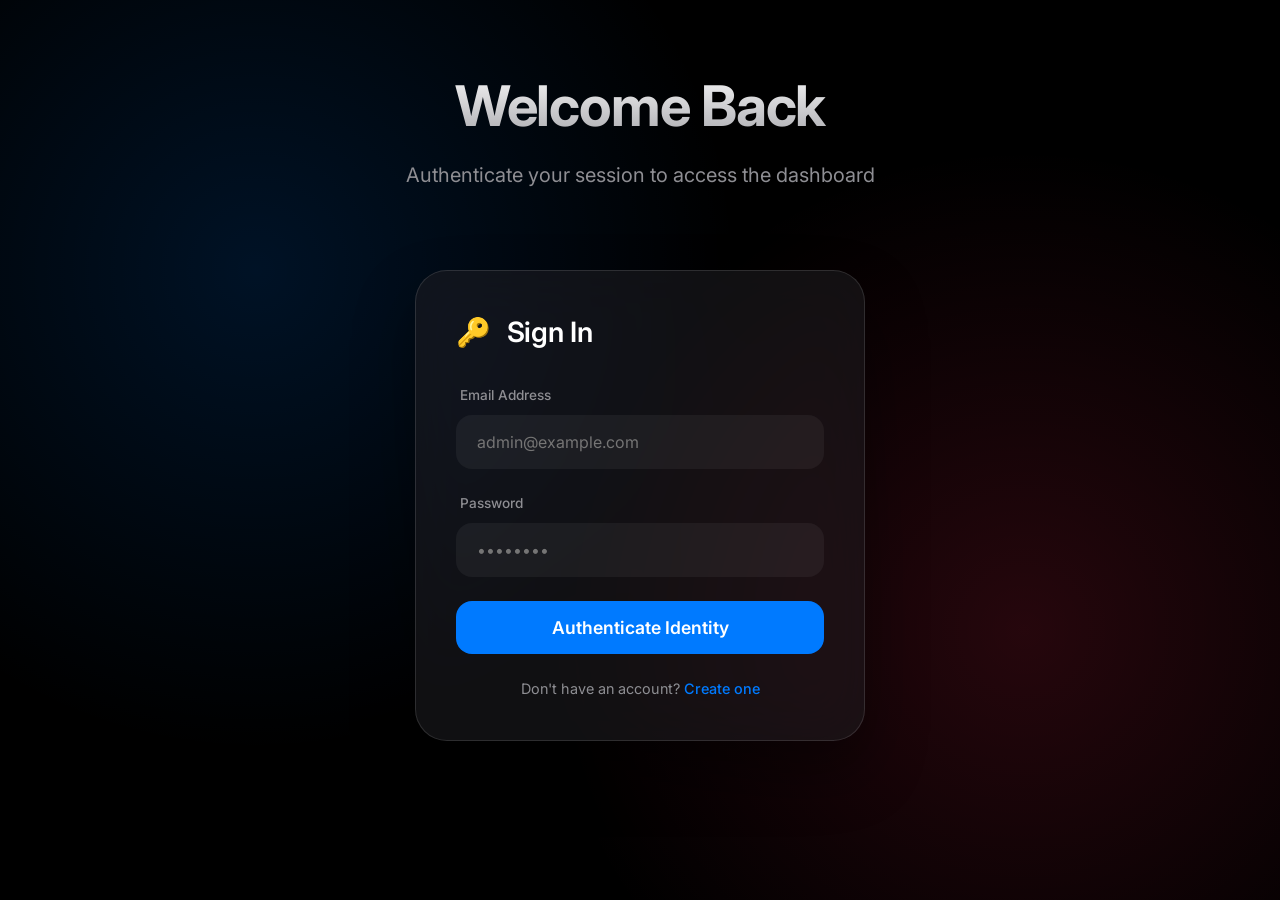
==== frontend/login.html @ 9c24ed09 "feat: implement authentication system with frontend UI and FastAPI backend models" ====
<!DOCTYPE html>
<html lang="en">
<head>
    <meta charset="UTF-8">
    <meta name="viewport" content="width=device-width, initial-scale=1.0">
    <title>Login - Enterprise Core Auth</title>
    <link rel="stylesheet" href="style.css">
    <link rel="preconnect" href="https://fonts.googleapis.com">
    <link rel="preconnect" href="https://fonts.gstatic.com" crossorigin>
    <link href="https://fonts.googleapis.com/css2?family=Inter:wght@300;400;500;600;700&display=swap" rel="stylesheet">
</head>
<body>
    <header>
        <h1>Welcome Back</h1>
        <p class="subtitle">Authenticate your session to access the dashboard</p>
    </header>

    <main>
        <div class="auth-container">
            <div class="card">
                <div class="card-title">
                    <span class="icon">🔑</span>
                    Sign In
                </div>
                <form id="login-form">
                    <div class="form-group">
                        <label>Email Address</label>
                        <input type="email" id="email" required placeholder="admin@example.com">
                    </div>
                    <div class="form-group">
                        <label>Password</label>
                        <input type="password" id="password" required placeholder="••••••••">
                    </div>
                    <button type="submit">Authenticate Identity</button>
                </form>
                <div class="footer-link">
                    Don't have an account? <a href="register.html">Create one</a>
                </div>
            </div>
        </div>
    </main>

    <script>
        const API_URL = 'http://localhost:8000';
        document.getElementById('login-form').addEventListener('submit', async (e) => {
            e.preventDefault();
            const email = document.getElementById('email').value;
            const password = document.getElementById('password').value;

            const formData = new FormData();
            formData.append('username', email);
            formData.append('password', password);

            try {
                const res = await fetch(`${API_URL}/auth/login`, {
                    method: 'POST',
                    body: formData
                });
                const data = await res.json();
                if (res.ok) {
                    localStorage.setItem('access_token', data.access_token);
                    localStorage.setItem('refresh_token', data.refresh_token);
                    window.location.href = 'index.html';
                } else {
                    alert(`Login Failed: ${data.detail}`);
                }
            } catch (err) {
                alert(`Network Error: ${err.message}`);
            }
        });
    </script>
</body>
</html>
---- frontend/style.css ----
:root {
    --primary: #007AFF; /* Apple SF Blue */
    --secondary: #FF2D55; /* Apple SF Pink */
    --bg: #000000;
    --card-bg: rgba(28, 28, 30, 0.6);
    --text: #FFFFFF;
    --text-dim: #8E8E93;
    --success: #34C759;
    --error: #FF3B30;
    --warning: #FF9500;
    --glass-border: rgba(255, 255, 255, 0.12);
}

* {
    margin: 0;
    padding: 0;
    box-sizing: border-box;
    font-family: 'Inter', -apple-system, BlinkMacSystemFont, sans-serif;
    -webkit-font-smoothing: antialiased;
}

body {
    background-color: var(--bg);
    background-image: 
        radial-gradient(circle at 20% 30%, rgba(0, 122, 255, 0.15) 0%, transparent 40%),
        radial-gradient(circle at 80% 70%, rgba(255, 45, 85, 0.15) 0%, transparent 40%);
    color: var(--text);
    min-height: 100vh;
    display: flex;
    flex-direction: column;
    overflow-x: hidden;
    line-height: 1.5;
}

header {
    padding: 4rem 2rem 2rem;
    text-align: center;
    animation: fadeIn 1s ease-out;
}

@keyframes fadeIn {
    from { opacity: 0; transform: translateY(10px); }
    to { opacity: 1; transform: translateY(0); }
}

h1 {
    font-size: 3.5rem;
    font-weight: 700;
    letter-spacing: -0.02em;
    margin-bottom: 0.75rem;
    background: linear-gradient(180deg, #FFFFFF 0%, #A1A1A6 100%);
    -webkit-background-clip: text;
    -webkit-text-fill-color: transparent;
}

.subtitle {
    color: var(--text-dim);
    font-size: 1.25rem;
    font-weight: 400;
    max-width: 600px;
    margin: 0 auto;
}

main {
    flex: 1;
    max-width: 1300px;
    margin: 0 auto;
    padding: 3rem 2rem;
    width: 100%;
}

.auth-container {
    max-width: 450px;
    margin: 0 auto;
}

.card {
    background: var(--card-bg);
    backdrop-filter: blur(30px) saturate(180%);
    -webkit-backdrop-filter: blur(30px) saturate(180%);
    border: 1px solid var(--glass-border);
    border-radius: 32px;
    padding: 2.5rem;
    box-shadow: 0 30px 60px rgba(0, 0, 0, 0.4);
    transition: all 0.4s cubic-bezier(0.16, 1, 0.3, 1);
}

.card:hover {
    transform: scale(1.01);
    border-color: rgba(255, 255, 255, 0.2);
}

.card-title {
    font-size: 1.75rem;
    font-weight: 600;
    margin-bottom: 2rem;
    display: flex;
    align-items: center;
    gap: 1rem;
    letter-spacing: -0.01em;
}

.form-group {
    margin-bottom: 1.5rem;
}

label {
    display: block;
    margin-bottom: 0.6rem;
    color: var(--text-dim);
    font-size: 0.85rem;
    font-weight: 500;
    margin-left: 4px;
}

input {
    width: 100%;
    padding: 1rem 1.25rem;
    background: rgba(255, 255, 255, 0.05);
    border: 1px solid transparent;
    border-radius: 16px;
    color: white;
    font-size: 1rem;
    outline: none;
    transition: all 0.2s ease;
}

input:focus {
    background: rgba(255, 255, 255, 0.08);
    border-color: var(--primary);
    box-shadow: 0 0 0 4px rgba(0, 122, 255, 0.15);
}

button {
    width: 100%;
    padding: 1rem;
    background: var(--primary);
    color: white;
    border: none;
    border-radius: 16px;
    font-size: 1.1rem;
    font-weight: 600;
    cursor: pointer;
    transition: all 0.3s cubic-bezier(0.16, 1, 0.3, 1);
}

button:hover {
    filter: brightness(1.1);
    transform: translateY(-2px);
    box-shadow: 0 8px 20px rgba(0, 122, 255, 0.3);
}

button:active {
    transform: scale(0.97);
}

button.secondary {
    background: rgba(255, 255, 255, 0.08);
    border: 1px solid var(--glass-border);
    color: #FFFFFF;
}

.footer-link {
    text-align: center;
    margin-top: 1.5rem;
    font-size: 0.9rem;
    color: var(--text-dim);
}

.footer-link a {
    color: var(--primary);
    text-decoration: none;
    font-weight: 500;
}

.footer-link a:hover {
    text-decoration: underline;
}
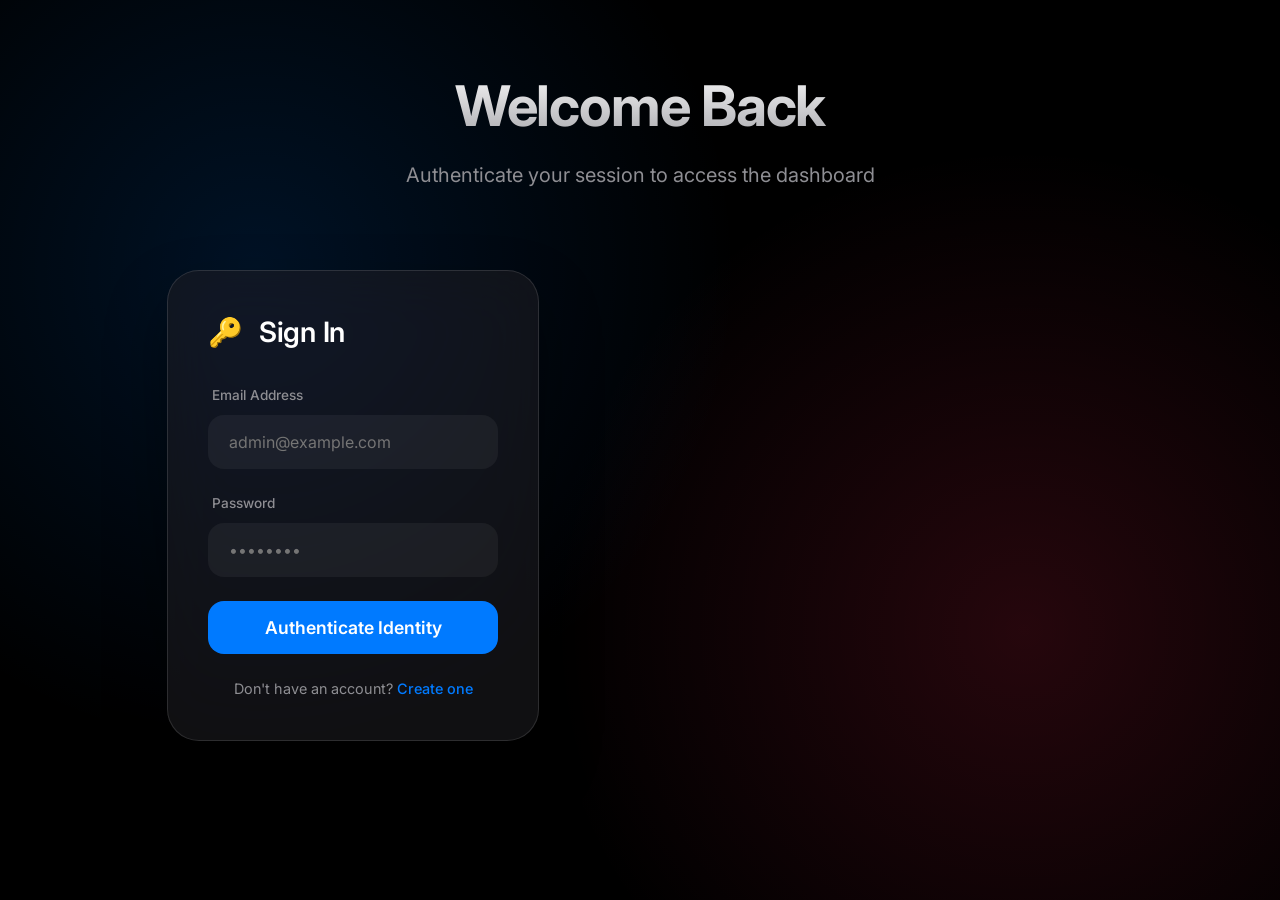
==== commit cdf2b810: "update" ====
--- a/frontend/login.html
+++ b/frontend/login.html
@@ -41,7 +41,7 @@
     </main>
 
     <script>
-        const API_URL = 'http://localhost:8000';
+        const API_URL = window.location.origin;
         document.getElementById('login-form').addEventListener('submit', async (e) => {
             e.preventDefault();
             const email = document.getElementById('email').value;
--- a/frontend/style.css
+++ b/frontend/style.css
@@ -61,13 +61,100 @@
     margin: 0 auto;
 }
 
+/* --- App Shell Layout --- */
+.app-shell {
+    display: flex;
+    min-height: 100vh;
+    width: 100%;
+}
+
+.sidebar {
+    width: 280px;
+    background: rgba(18, 18, 18, 0.8);
+    backdrop-filter: blur(40px);
+    border-right: 1px solid var(--glass-border);
+    padding: 2rem 1.5rem;
+    display: flex;
+    flex-direction: column;
+    position: sticky;
+    top: 0;
+    height: 100vh;
+    z-index: 100;
+}
+
+.main-content {
+    flex: 1;
+    display: flex;
+    flex-direction: column;
+    min-width: 0;
+}
+
+.sidebar-logo {
+    font-size: 1.5rem;
+    font-weight: 700;
+    margin-bottom: 3rem;
+    display: flex;
+    align-items: center;
+    gap: 0.75rem;
+    color: var(--text);
+}
+
+.sidebar-nav {
+    display: flex;
+    flex-direction: column;
+    gap: 0.5rem;
+}
+
+.nav-item {
+    display: flex;
+    align-items: center;
+    gap: 1rem;
+    padding: 1rem;
+    border-radius: 12px;
+    color: var(--text-dim);
+    text-decoration: none;
+    font-weight: 500;
+    transition: all 0.2s;
+}
+
+.nav-item:hover, .nav-item.active {
+    background: rgba(255, 255, 255, 0.05);
+    color: var(--text);
+}
+
+.nav-item.active {
+    background: rgba(0, 122, 255, 0.1);
+    color: var(--primary);
+}
+
+.nav-item .icon {
+    font-size: 1.25rem;
+}
+
 main {
     flex: 1;
     max-width: 1300px;
-    margin: 0 auto;
+    margin: 0;
     padding: 3rem 2rem;
     width: 100%;
-}
+    
+    display: grid;
+    grid-template-columns: 1.1fr 0.9fr;
+    gap: 3rem;
+}
+
+@media (max-width: 1200px) {
+    .sidebar { width: 80px; padding: 2rem 1rem; }
+    .sidebar-logo span:not(.icon), .nav-item span:not(.icon) { display: none; }
+}
+
+@media (max-width: 1000px) {
+    main {
+        grid-template-columns: 1fr;
+    }
+}
+
+
 
 .auth-container {
     max-width: 450px;
@@ -176,3 +263,387 @@
 .footer-link a:hover {
     text-decoration: underline;
 }
+
+/* --- Responsive Design --- */
+
+@media (max-width: 1024px) {
+    h1 {
+        font-size: 2.8rem;
+    }
+    
+    main {
+        padding: 2rem 1.5rem;
+    }
+}
+
+@media (max-width: 768px) {
+    header {
+        padding: 3rem 1.5rem 1.5rem;
+    }
+
+    h1 {
+        font-size: 2.2rem;
+    }
+
+    .subtitle {
+        font-size: 1rem;
+    }
+
+    .card {
+        padding: 1.5rem;
+        border-radius: 24px;
+    }
+
+    .card-title {
+        font-size: 1.4rem;
+        margin-bottom: 1.5rem;
+    }
+
+    /* Stack buttons on small screens */
+    .button-grid {
+        grid-template-columns: 1fr !important;
+    }
+
+    /* Handle long tokens */
+    .token-display {
+        font-size: 0.75rem;
+        padding: 0.75rem;
+        word-break: break-all;
+    }
+
+    #log-container {
+        max-height: 300px;
+        font-size: 0.8rem;
+    }
+}
+
+@media (max-width: 480px) {
+    h1 {
+        font-size: 1.8rem;
+    }
+
+    main {
+        padding: 1.5rem 1rem;
+    }
+
+    .card {
+        padding: 1.25rem;
+    }
+
+    input, button {
+        padding: 0.85rem;
+        font-size: 0.95rem;
+    }
+}
+
+/* Utilities */
+.button-grid {
+    display: grid;
+    grid-template-columns: 1fr 1fr;
+    gap: 1rem;
+}
+
+.btn-revoke { color: var(--error); border-color: var(--error) !important; }
+.btn-users { color: var(--primary); border-color: var(--primary) !important; }
+.btn-test { color: var(--warning); border-color: var(--warning) !important; margin-top: 1rem; width: 100%; }
+
+.card-log {
+    height: 100%;
+    display: flex;
+    flex-direction: column;
+}
+
+.btn-clear {
+    margin-top: 1.5rem;
+    width: auto;
+    font-size: 0.8rem;
+    align-self: flex-start;
+}
+
+/* --- Enhanced Dashboard Layout --- */
+
+.status-grid {
+    display: grid;
+    grid-template-columns: 1fr 1fr;
+    gap: 1.5rem;
+    margin-bottom: 2.5rem;
+}
+
+.status-item {
+    background: rgba(255, 255, 255, 0.03);
+    padding: 1.25rem;
+    border-radius: 20px;
+    border: 1px solid var(--glass-border);
+}
+
+.status-item label {
+    margin-left: 0;
+    margin-bottom: 0.5rem;
+    font-size: 0.75rem;
+    text-transform: uppercase;
+    letter-spacing: 0.05em;
+}
+
+.action-section {
+    margin-bottom: 2.5rem;
+}
+
+.action-section label {
+    margin-left: 0;
+    margin-bottom: 1rem;
+    font-size: 0.8rem;
+    font-weight: 600;
+    color: var(--text);
+}
+
+.button-grid button {
+    display: flex;
+    align-items: center;
+    justify-content: center;
+    gap: 0.75rem;
+    font-size: 0.95rem;
+}
+
+.token-section {
+    background: rgba(0, 0, 0, 0.2);
+    padding: 1.5rem;
+    border-radius: 24px;
+    border: 1px solid var(--glass-border);
+}
+
+.token-section label {
+    margin-left: 0;
+    margin-bottom: 1.25rem;
+    font-size: 0.8rem;
+    font-weight: 600;
+}
+
+.side-by-side-tokens {
+    display: grid;
+    grid-template-columns: 1fr 1fr;
+    gap: 1rem;
+}
+
+@media (max-width: 768px) {
+    .side-by-side-tokens {
+        grid-template-columns: 1fr;
+    }
+}
+
+.token-container {
+    background: rgba(0, 0, 0, 0.3);
+    border-radius: 16px;
+    padding: 1rem;
+    border: 1px solid rgba(255, 255, 255, 0.05);
+}
+
+.token-header {
+    display: flex;
+    justify-content: space-between;
+    align-items: center;
+    margin-bottom: 0.75rem;
+}
+
+.token-header span {
+    font-size: 0.75rem;
+    color: var(--text-dim);
+    font-weight: 500;
+}
+
+.token-actions {
+    display: flex;
+    gap: 0.5rem;
+}
+
+.token-actions button {
+    width: 28px;
+    height: 28px;
+    padding: 0;
+    font-size: 0.8rem;
+    background: rgba(255, 255, 255, 0.05);
+    border-radius: 8px;
+    display: flex;
+    align-items: center;
+    justify-content: center;
+}
+
+.token-box {
+    font-family: 'Monaco', 'Consolas', monospace;
+    font-size: 0.8rem;
+    color: var(--primary);
+    word-break: break-all;
+    line-height: 1.4;
+    max-height: 100px;
+    overflow-y: auto;
+}
+
+.token-box.truncated {
+    white-space: nowrap;
+    overflow: hidden;
+    text-overflow: ellipsis;
+    color: var(--text-dim);
+}
+
+/* --- Audit Log Enhancements --- */
+
+.log-footer {
+    display: flex;
+    justify-content: space-between;
+    align-items: center;
+    margin-top: 1.5rem;
+}
+
+.system-status {
+    font-size: 0.75rem;
+    color: var(--success);
+    display: flex;
+    align-items: center;
+    gap: 0.5rem;
+}
+
+.system-status::before {
+    content: '';
+    width: 8px;
+    height: 8px;
+    background: var(--success);
+    border-radius: 50%;
+    box-shadow: 0 0 10px var(--success);
+}
+
+/* Utilities */
+.status-badge {
+    display: inline-block;
+    padding: 0.4rem 1rem;
+    border-radius: 20px;
+    font-size: 0.85rem;
+    font-weight: 600;
+}
+
+.status-badge.active {
+    background: rgba(52, 199, 89, 0.15);
+    color: var(--success);
+}
+
+.status-badge.info {
+    background: rgba(0, 122, 255, 0.15);
+    color: var(--primary);
+}
+
+#log-container {
+    background: rgba(0, 0, 0, 0.4);
+    border-radius: 16px;
+    padding: 1.25rem;
+    flex: 1;
+    overflow-y: auto;
+    font-family: 'Monaco', 'Consolas', monospace;
+    font-size: 0.85rem;
+    border: 1px solid var(--glass-border);
+}
+
+.log-entry {
+    margin-bottom: 0.6rem;
+    border-bottom: 1px solid rgba(255, 255, 255, 0.02);
+    padding-bottom: 0.4rem;
+}
+
+.log-time { color: var(--text-dim); margin-right: 0.75rem; font-size: 0.75rem; }
+.log-type-success { color: var(--success); }
+.log-type-warn { color: var(--warning); }
+.log-type-error { color: var(--error); }
+
+/* Users Table & Management */
+.table-container {
+    margin-top: 2rem;
+    overflow-x: auto;
+    border-radius: 24px;
+    border: 1px solid var(--glass-border);
+    background: rgba(0, 0, 0, 0.2);
+}
+
+table {
+    width: 100%;
+    border-collapse: collapse;
+    background: transparent;
+}
+
+th {
+    text-align: left;
+    padding: 1.5rem;
+    background: rgba(255, 255, 255, 0.03);
+    color: var(--text-dim);
+    font-size: 0.75rem;
+    font-weight: 700;
+    text-transform: uppercase;
+    letter-spacing: 0.1em;
+    border-bottom: 1px solid var(--glass-border);
+}
+
+td {
+    padding: 1.25rem 1.5rem;
+    border-bottom: 1px solid rgba(255, 255, 255, 0.05);
+    font-size: 0.95rem;
+    color: var(--text);
+    vertical-align: middle;
+}
+
+tr:last-child td {
+    border-bottom: none;
+}
+
+tr {
+    transition: background 0.2s ease;
+}
+
+tr:hover td {
+    background: rgba(255, 255, 255, 0.03);
+}
+
+.back-link {
+    display: inline-flex;
+    align-items: center;
+    gap: 0.75rem;
+    color: var(--text-dim);
+    text-decoration: none;
+    font-weight: 500;
+    font-size: 0.9rem;
+    margin-bottom: 2rem;
+    transition: all 0.2s;
+    padding: 0.5rem 1rem;
+    background: rgba(255, 255, 255, 0.05);
+    border-radius: 12px;
+    border: 1px solid var(--glass-border);
+}
+
+.back-link:hover {
+    color: var(--primary);
+    background: rgba(0, 122, 255, 0.1);
+    transform: translateX(-5px);
+}
+
+/* Status variants */
+.status-badge.warning {
+    background: rgba(255, 149, 0, 0.1);
+    color: var(--warning);
+    border: 1px solid rgba(255, 149, 0, 0.2);
+}
+
+.status-badge.info {
+    background: rgba(0, 122, 255, 0.1);
+    color: var(--primary);
+    border: 1px solid rgba(0, 122, 255, 0.2);
+}
+
+.status-badge.active {
+    background: rgba(52, 199, 89, 0.1);
+    color: var(--success);
+    border: 1px solid rgba(52, 199, 89, 0.2);
+}
+
+.status-badge.inactive {
+    background: rgba(255, 59, 48, 0.1);
+    color: var(--error);
+    border: 1px solid rgba(255, 59, 48, 0.2);
+}
+
+
+
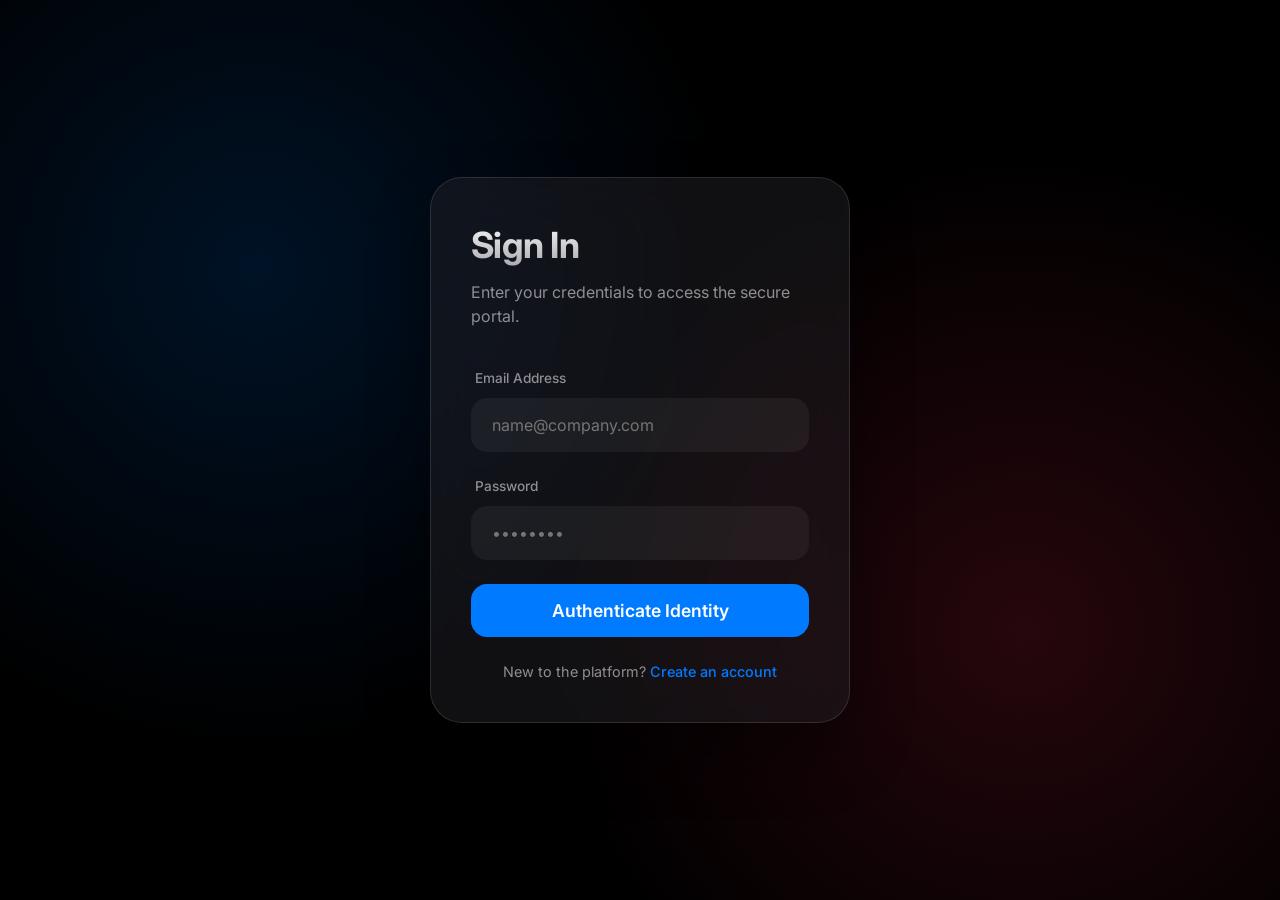
==== commit 97cd0717: "update" ====
--- a/frontend/login.html
+++ b/frontend/login.html
@@ -3,47 +3,69 @@
 <head>
     <meta charset="UTF-8">
     <meta name="viewport" content="width=device-width, initial-scale=1.0">
-    <title>Login - Enterprise Core Auth</title>
+    <title>Sign In - Enterprise Core</title>
     <link rel="stylesheet" href="style.css">
     <link rel="preconnect" href="https://fonts.googleapis.com">
     <link rel="preconnect" href="https://fonts.gstatic.com" crossorigin>
     <link href="https://fonts.googleapis.com/css2?family=Inter:wght@300;400;500;600;700&display=swap" rel="stylesheet">
+    <style>
+        body {
+            justify-content: center;
+            align-items: center;
+        }
+        .auth-card {
+            width: 100%;
+            max-width: 420px;
+            animation: slideUp 0.8s cubic-bezier(0.16, 1, 0.3, 1);
+        }
+        @keyframes slideUp {
+            from { opacity: 0; transform: translateY(30px); }
+            to { opacity: 1; transform: translateY(0); }
+        }
+    </style>
 </head>
 <body>
-    <header>
-        <h1>Welcome Back</h1>
-        <p class="subtitle">Authenticate your session to access the dashboard</p>
-    </header>
+    <div class="auth-card card">
+        <header style="padding: 0; text-align: left; margin-bottom: 2.5rem;">
+            <h1 style="font-size: 2.25rem; margin-bottom: 0.5rem;">Sign In</h1>
+            <p class="subtitle" style="margin: 0; font-size: 1rem;">Enter your credentials to access the secure portal.</p>
+        </header>
 
-    <main>
-        <div class="auth-container">
-            <div class="card">
-                <div class="card-title">
-                    <span class="icon">🔑</span>
-                    Sign In
-                </div>
-                <form id="login-form">
-                    <div class="form-group">
-                        <label>Email Address</label>
-                        <input type="email" id="email" required placeholder="admin@example.com">
-                    </div>
-                    <div class="form-group">
-                        <label>Password</label>
-                        <input type="password" id="password" required placeholder="••••••••">
-                    </div>
-                    <button type="submit">Authenticate Identity</button>
-                </form>
-                <div class="footer-link">
-                    Don't have an account? <a href="register.html">Create one</a>
-                </div>
+        <form id="login-form">
+            <div class="form-group">
+                <label for="email">Email Address</label>
+                <input type="email" id="email" required placeholder="name@company.com" autocomplete="email">
             </div>
+            <div class="form-group">
+                <label for="password">Password</label>
+                <input type="password" id="password" required placeholder="••••••••" autocomplete="current-password">
+            </div>
+            <button type="submit" id="submit-btn">Authenticate Identity</button>
+        </form>
+
+        <div class="footer-link">
+            New to the platform? <a href="register.html">Create an account</a>
         </div>
-    </main>
+        
+        <div id="error-message" style="margin-top: 1.5rem; color: var(--error); font-size: 0.85rem; text-align: center; display: none; padding: 0.75rem; background: rgba(255, 59, 48, 0.1); border-radius: 12px; border: 1px solid rgba(255, 59, 48, 0.2);">
+        </div>
+    </div>
 
+    <script src="fingerprint.js"></script>
     <script>
         const API_URL = window.location.origin;
-        document.getElementById('login-form').addEventListener('submit', async (e) => {
+        const form = document.getElementById('login-form');
+        const submitBtn = document.getElementById('submit-btn');
+        const errorDiv = document.getElementById('error-message');
+
+        form.addEventListener('submit', async (e) => {
             e.preventDefault();
+            
+            // UI State
+            submitBtn.disabled = true;
+            submitBtn.innerText = 'Verifying...';
+            errorDiv.style.display = 'none';
+
             const email = document.getElementById('email').value;
             const password = document.getElementById('password').value;
 
@@ -54,18 +76,29 @@
             try {
                 const res = await fetch(`${API_URL}/auth/login`, {
                     method: 'POST',
-                    body: formData
+                    body: formData,
+                    headers: {
+                        'X-Device-Fingerprint': getDeviceFingerprint()
+                    }
                 });
+                
                 const data = await res.json();
+                
                 if (res.ok) {
                     localStorage.setItem('access_token', data.access_token);
                     localStorage.setItem('refresh_token', data.refresh_token);
                     window.location.href = 'index.html';
                 } else {
-                    alert(`Login Failed: ${data.detail}`);
+                    errorDiv.innerText = data.detail || 'Authentication failed. Please try again.';
+                    errorDiv.style.display = 'block';
+                    submitBtn.disabled = false;
+                    submitBtn.innerText = 'Authenticate Identity';
                 }
             } catch (err) {
-                alert(`Network Error: ${err.message}`);
+                errorDiv.innerText = 'Network connection failed.';
+                errorDiv.style.display = 'block';
+                submitBtn.disabled = false;
+                submitBtn.innerText = 'Authenticate Identity';
             }
         });
     </script>
